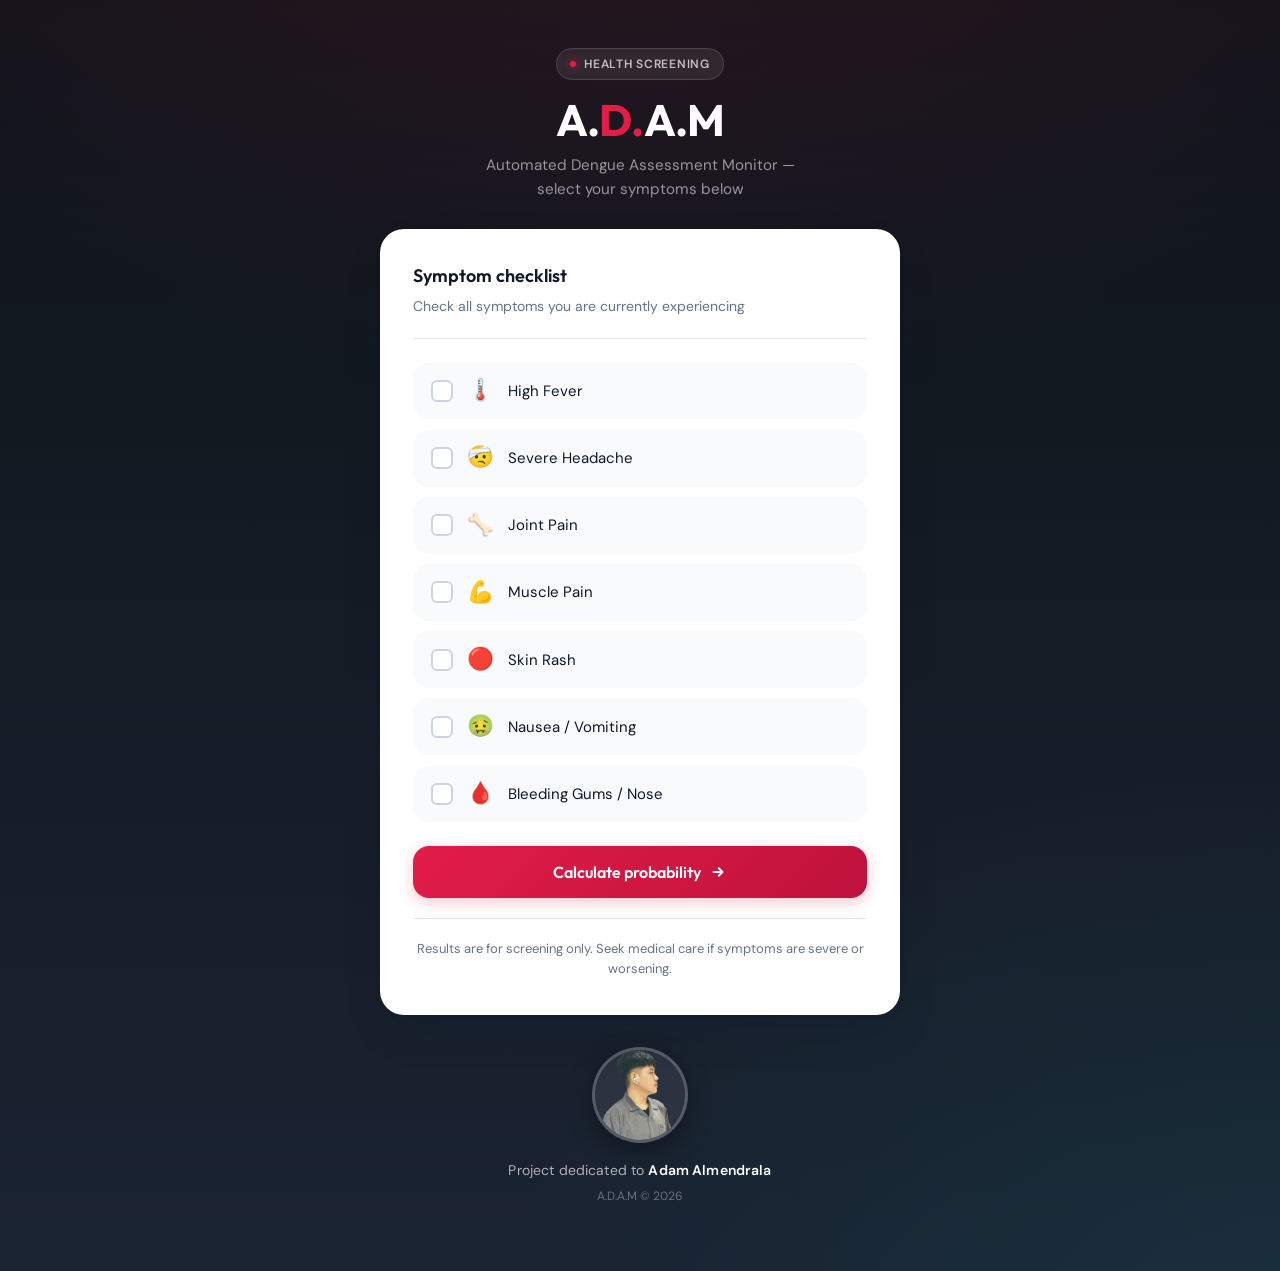
==== result.html @ a0bef079 "Add files via upload" ====
<!DOCTYPE html>
<html lang="en">
<head>
    <meta charset="UTF-8">
    <meta name="viewport" content="width=device-width, initial-scale=1.0">
    <title>A.D.A.M — Your Result</title>
    <link rel="icon" href="assets/images/favicon.svg" type="image/svg+xml">
    <link rel="apple-touch-icon" href="assets/images/favicon.svg">
    <link rel="preconnect" href="https://fonts.googleapis.com">
    <link rel="preconnect" href="https://fonts.gstatic.com" crossorigin>
    <link rel="stylesheet" href="https://fonts.googleapis.com/css2?family=DM+Sans:ital,opsz,wght@0,9..40,400;0,9..40,500;0,9..40,600;0,9..40,700;1,9..40,400&family=Outfit:wght@500;600;700&display=optional">
    <link rel="stylesheet" href="assets/css/style.css">
    <script src="assets/js/app.js"></script>
</head>
<body>

<div class="page">
    <header class="brand">
        <div class="brand-badge">Assessment complete</div>
        <h1>Your <span>result</span></h1>
        <p class="subtitle">Based on the symptoms you reported</p>
    </header>

    <main class="container">
        <div class="card result-card">
            <div class="card-header">
                <h2>Dengue probability</h2>
                <p>Screening score from symptom weights</p>
            </div>

            <div class="result-gauge" id="result-gauge">
                <div class="result-gauge-ring">
                    <div class="result-gauge-inner">
                        <h2 id="result-probability">0%</h2>
                        <p>Score</p>
                    </div>
                </div>
            </div>

            <div class="risk low-risk" id="result-risk">Low Risk</div>

            <div class="note">
                <p>
                    This assessment is for screening purposes only and is not an official medical diagnosis.
                    Please consult a healthcare professional immediately if symptoms worsen.
                </p>
            </div>

            <a href="index.html" class="back-btn">← Check again</a>
        </div>
    </main>
    <script>initResultPage();</script>

    <footer class="page-footer">
        <div class="dedication-photo-wrap">
            <img
                src="assets/images/adam-placeholder.svg"
                alt="Adam Almendrala"
                class="dedication-photo"
                width="96"
                height="96"
            >
        </div>
        <p class="dedication">Project dedicated to <strong>Adam Almendrala</strong></p>
        <p class="copyright">A.D.A.M &copy; <span id="year"></span></p>
    </footer>
</div>

<script>document.getElementById('year').textContent = new Date().getFullYear();</script>
</body>
</html>
---- assets/css/style.css ----
/* A.D.A.M — Automated Dengue Assessment Monitor */
/* Fonts are loaded via <link> in HTML to avoid render-blocking @import flicker */

:root {
    --color-bg: #0f1419;
    --color-bg-accent: #1a2332;
    --color-surface: #ffffff;
    --color-surface-muted: #f8fafc;
    --color-border: #e2e8f0;
    --color-border-hover: #cbd5e1;
    --color-text: #0f172a;
    --color-text-muted: #64748b;
    --color-primary: #e11d48;
    --color-primary-dark: #be123c;
    --color-primary-glow: rgba(225, 29, 72, 0.25);
    --color-accent: #0d9488;
    --color-accent-soft: #ccfbf1;
    --radius-sm: 10px;
    --radius-md: 16px;
    --radius-lg: 24px;
    --shadow-card: 0 4px 6px -1px rgba(15, 23, 42, 0.06),
        0 20px 50px -12px rgba(15, 23, 42, 0.15);
    --shadow-elevated: 0 25px 60px -15px rgba(225, 29, 72, 0.2);
    --transition: 0.2s cubic-bezier(0.4, 0, 0.2, 1);
    --font-body: 'DM Sans', system-ui, sans-serif;
    --font-display: 'Outfit', system-ui, sans-serif;
}

*,
*::before,
*::after {
    box-sizing: border-box;
    margin: 0;
    padding: 0;
}

html {
    scroll-behavior: smooth;
}

html.result-pending .page {
    visibility: hidden;
}

body {
    font-family: var(--font-body);
    font-size: 16px;
    line-height: 1.6;
    color: var(--color-text);
    min-height: 100vh;
    background: var(--color-bg);
    background-image:
        radial-gradient(ellipse 80% 50% at 50% -20%, rgba(225, 29, 72, 0.15), transparent),
        radial-gradient(ellipse 60% 40% at 100% 100%, rgba(13, 148, 136, 0.1), transparent),
        linear-gradient(180deg, var(--color-bg) 0%, var(--color-bg-accent) 100%);
    -webkit-font-smoothing: antialiased;
}

/* Layout */
.page {
    min-height: 100vh;
    display: flex;
    flex-direction: column;
    align-items: center;
    padding: 2rem 1.25rem 3rem;
}

.container {
    width: 100%;
    max-width: 520px;
}

/* Brand header */
.brand {
    text-align: center;
    margin-bottom: 1.75rem;
}

.brand-badge {
    display: inline-flex;
    align-items: center;
    gap: 0.5rem;
    padding: 0.35rem 0.85rem;
    background: rgba(255, 255, 255, 0.08);
    border: 1px solid rgba(255, 255, 255, 0.12);
    border-radius: 999px;
    font-size: 0.75rem;
    font-weight: 600;
    letter-spacing: 0.06em;
    text-transform: uppercase;
    color: rgba(255, 255, 255, 0.7);
    margin-bottom: 1rem;
}

.brand-badge::before {
    content: '';
    width: 6px;
    height: 6px;
    background: var(--color-primary);
    border-radius: 50%;
    box-shadow: 0 0 10px var(--color-primary);
}

.brand h1 {
    font-family: var(--font-display);
    font-size: clamp(2.25rem, 6vw, 2.75rem);
    font-weight: 700;
    color: #fff;
    letter-spacing: -0.02em;
    line-height: 1.1;
}

.brand h1 span {
    color: var(--color-primary);
}

.brand .subtitle {
    margin-top: 0.5rem;
    font-size: 0.95rem;
    color: rgba(255, 255, 255, 0.55);
    max-width: 320px;
    margin-left: auto;
    margin-right: auto;
}

/* Card */
.card {
    background: var(--color-surface);
    border-radius: var(--radius-lg);
    padding: 1.75rem 1.5rem 2rem;
    box-shadow: var(--shadow-card);
    border: 1px solid rgba(255, 255, 255, 0.8);
}

.card-header {
    margin-bottom: 1.5rem;
    padding-bottom: 1.25rem;
    border-bottom: 1px solid var(--color-border);
}

.card-header h2 {
    font-family: var(--font-display);
    font-size: 1.125rem;
    font-weight: 600;
    color: var(--color-text);
}

.card-header p {
    font-size: 0.875rem;
    color: var(--color-text-muted);
    margin-top: 0.25rem;
}

/* Symptom checklist */
.symptoms-grid {
    display: flex;
    flex-direction: column;
    gap: 0.65rem;
}

.symptom {
    position: relative;
}

.symptom label {
    display: flex;
    align-items: center;
    gap: 0.875rem;
    padding: 0.9rem 1rem;
    background: var(--color-surface-muted);
    border: 2px solid transparent;
    border-radius: var(--radius-md);
    cursor: pointer;
    transition: var(--transition);
    user-select: none;
}

.symptom label:hover {
    background: #fff;
    border-color: var(--color-border-hover);
    box-shadow: 0 2px 8px rgba(15, 23, 42, 0.04);
}

.symptom input[type='checkbox'] {
    position: absolute;
    opacity: 0;
    width: 0;
    height: 0;
}

.symptom .checkmark {
    flex-shrink: 0;
    width: 22px;
    height: 22px;
    border: 2px solid var(--color-border-hover);
    border-radius: 6px;
    display: flex;
    align-items: center;
    justify-content: center;
    transition: var(--transition);
    background: #fff;
}

.symptom .checkmark::after {
    content: '';
    width: 6px;
    height: 10px;
    border: solid #fff;
    border-width: 0 2px 2px 0;
    transform: rotate(45deg) scale(0);
    margin-bottom: 2px;
    transition: transform 0.15s ease;
}

.symptom input:checked + .checkmark {
    background: var(--color-primary);
    border-color: var(--color-primary);
}

.symptom input:checked + .checkmark::after {
    transform: rotate(45deg) scale(1);
}

.symptom input:checked ~ .symptom-text {
    color: var(--color-text);
    font-weight: 600;
}

.symptom input:focus-visible + .checkmark {
    outline: 2px solid var(--color-primary);
    outline-offset: 2px;
}

.symptom:has(input:checked) label {
    background: #fff5f7;
    border-color: rgba(225, 29, 72, 0.25);
}

.symptom-icon {
    font-size: 1.35rem;
    line-height: 1;
    flex-shrink: 0;
}

.symptom-text {
    flex: 1;
    font-size: 0.9375rem;
    color: var(--color-text);
    transition: var(--transition);
}

/* Submit button */
.btn-primary {
    display: flex;
    align-items: center;
    justify-content: center;
    gap: 0.5rem;
    width: 100%;
    margin-top: 1.5rem;
    padding: 1rem 1.5rem;
    font-family: var(--font-display);
    font-size: 1rem;
    font-weight: 600;
    color: #fff;
    background: linear-gradient(135deg, var(--color-primary) 0%, var(--color-primary-dark) 100%);
    border: none;
    border-radius: var(--radius-md);
    cursor: pointer;
    box-shadow: 0 4px 14px var(--color-primary-glow);
    transition: var(--transition);
}

.btn-primary:hover {
    transform: translateY(-2px);
    box-shadow: var(--shadow-elevated);
}

.btn-primary:active {
    transform: translateY(0);
}

.btn-primary svg {
    width: 18px;
    height: 18px;
}

/* Footer note */
.form-footer {
    margin-top: 1.25rem;
    padding-top: 1.25rem;
    border-top: 1px solid var(--color-border);
    font-size: 0.8125rem;
    color: var(--color-text-muted);
    text-align: center;
    line-height: 1.5;
}

/* Result page */
.result-card .card-header {
    text-align: center;
    border-bottom: none;
    padding-bottom: 0;
}

.result-gauge {
    position: relative;
    width: 180px;
    height: 180px;
    margin: 0 auto 1.5rem;
}

.result-gauge-ring {
    width: 100%;
    height: 100%;
    border-radius: 50%;
    background: conic-gradient(
        var(--color-primary) calc(var(--score, var(--result-score, 0)) * 1%),
        var(--color-border) 0
    );
    display: flex;
    align-items: center;
    justify-content: center;
    padding: 8px;
    box-shadow: inset 0 0 0 1px rgba(0, 0, 0, 0.04);
}

.result-gauge-inner {
    width: 100%;
    height: 100%;
    border-radius: 50%;
    background: var(--color-surface);
    display: flex;
    flex-direction: column;
    align-items: center;
    justify-content: center;
    box-shadow: var(--shadow-card);
}

.result-gauge-inner h2 {
    font-family: var(--font-display);
    font-size: 2.5rem;
    font-weight: 700;
    color: var(--color-primary);
    line-height: 1;
}

.result-gauge-inner p {
    font-size: 0.75rem;
    font-weight: 600;
    text-transform: uppercase;
    letter-spacing: 0.08em;
    color: var(--color-text-muted);
    margin-top: 0.35rem;
}

.result-box {
    text-align: center;
    margin: 0 0 1.25rem;
}

.result-box h2 {
    font-family: var(--font-display);
    font-size: 3rem;
    font-weight: 700;
    color: var(--color-primary);
    line-height: 1;
}

.result-box > p {
    font-size: 0.875rem;
    color: var(--color-text-muted);
    margin-top: 0.35rem;
}

.risk {
    display: flex;
    align-items: center;
    justify-content: center;
    gap: 0.5rem;
    text-align: center;
    padding: 1rem 1.25rem;
    border-radius: var(--radius-md);
    color: #fff;
    font-family: var(--font-display);
    font-size: 1.0625rem;
    font-weight: 600;
    letter-spacing: 0.02em;
    margin-bottom: 1.25rem;
    box-shadow: 0 4px 12px rgba(0, 0, 0, 0.12);
}

.risk::before {
    font-size: 1.25rem;
}

.high-risk {
    background: linear-gradient(135deg, #dc2626 0%, #b91c1c 100%);
}

.high-risk::before {
    content: '⚠';
}

.moderate-risk {
    background: linear-gradient(135deg, #f59e0b 0%, #d97706 100%);
}

.moderate-risk::before {
    content: '◐';
}

.low-risk {
    background: linear-gradient(135deg, #16a34a 0%, #15803d 100%);
}

.low-risk::before {
    content: '✓';
}

.note {
    padding: 1rem 1.125rem;
    background: var(--color-accent-soft);
    border-radius: var(--radius-sm);
    border-left: 4px solid var(--color-accent);
    margin-bottom: 1.5rem;
}

.note p {
    font-size: 0.8125rem;
    color: #0f766e;
    line-height: 1.55;
    text-align: left;
}

.back-btn {
    display: flex;
    align-items: center;
    justify-content: center;
    gap: 0.5rem;
    width: 100%;
    padding: 0.9rem 1.5rem;
    font-family: var(--font-display);
    font-size: 0.9375rem;
    font-weight: 600;
    text-align: center;
    text-decoration: none;
    color: var(--color-text);
    background: var(--color-surface-muted);
    border: 2px solid var(--color-border);
    border-radius: var(--radius-md);
    transition: var(--transition);
}

.back-btn:hover {
    background: #fff;
    border-color: var(--color-border-hover);
    color: var(--color-primary);
}

.page-footer {
    margin-top: 2rem;
    text-align: center;
}

.dedication-photo-wrap {
    display: flex;
    justify-content: center;
    margin-bottom: 1rem;
}

.dedication-photo {
    width: 96px;
    height: 96px;
    border-radius: 50%;
    object-fit: cover;
    border: 3px solid rgba(255, 255, 255, 0.2);
    box-shadow: 0 8px 24px rgba(0, 0, 0, 0.35);
    background: rgba(255, 255, 255, 0.08);
}

.page-footer .dedication {
    font-size: 0.875rem;
    color: rgba(255, 255, 255, 0.65);
    margin-bottom: 0.35rem;
    letter-spacing: 0.01em;
}

.page-footer .dedication strong {
    color: #fff;
    font-weight: 600;
}

.page-footer .copyright {
    font-size: 0.75rem;
    color: rgba(255, 255, 255, 0.35);
}

/* Responsive */
@media (min-width: 480px) {
    .page {
        padding: 3rem 1.5rem 4rem;
    }

    .card {
        padding: 2rem 2rem 2.25rem;
    }
}

@media (prefers-reduced-motion: reduce) {
    *,
    *::before,
    *::after {
        animation-duration: 0.01ms !important;
        transition-duration: 0.01ms !important;
    }
}
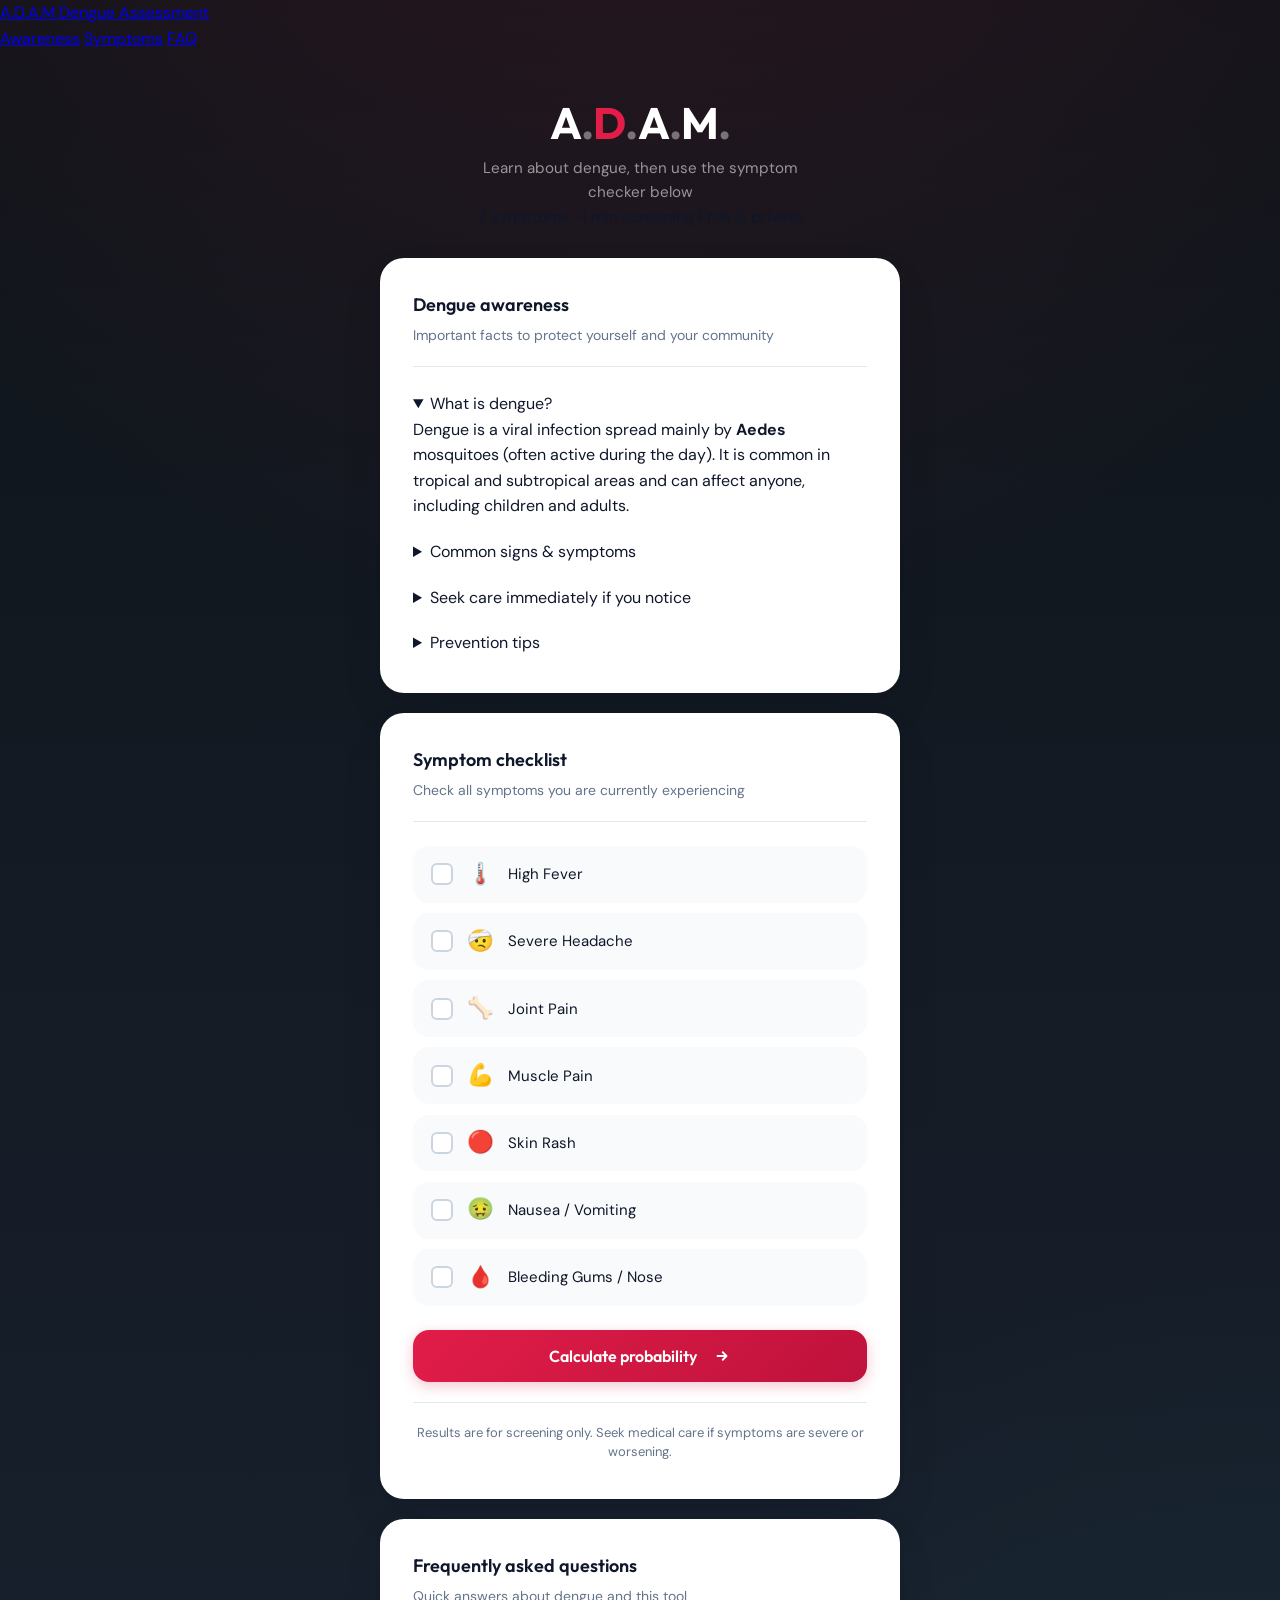
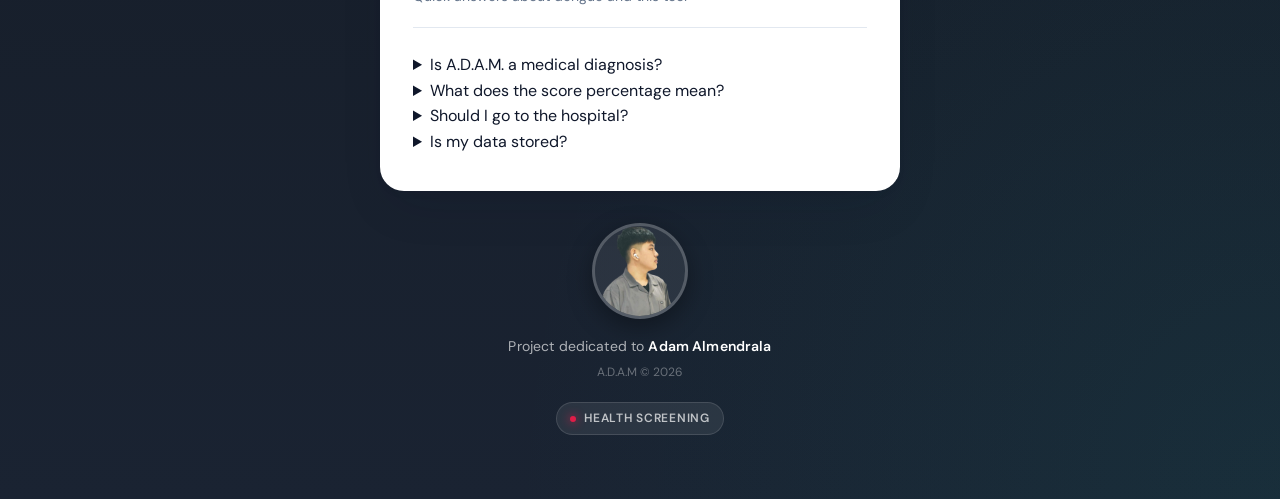
==== commit 70575128: "Add meta tags for description and theme color" ====
--- a/result.html
+++ b/result.html
@@ -3,6 +3,8 @@
 <head>
     <meta charset="UTF-8">
     <meta name="viewport" content="width=device-width, initial-scale=1.0">
+    <meta name="description" content="Your A.D.A.M dengue screening result and recommended next steps.">
+    <meta name="theme-color" content="#0f1419">
     <title>A.D.A.M — Your Result</title>
     <link rel="icon" href="assets/images/favicon.svg" type="image/svg+xml">
     <link rel="apple-touch-icon" href="assets/images/favicon.svg">
@@ -14,15 +16,25 @@
 </head>
 <body>
 
+<nav class="site-nav" id="site-nav" aria-label="Main navigation">
+    <a class="site-nav-logo" href="index.html" aria-label="A.D.A.M — Automated Dengue Assessment Monitor">
+        <span class="site-nav-logo-mark">A.<span class="site-nav-logo-accent">D.</span>A.M</span>
+        <span class="site-nav-logo-tagline">Dengue Assessment</span>
+    </a>
+    <div class="site-nav-links">
+        <a href="index.html">Home</a>
+        <a href="#result-details">Result</a>
+    </div>
+</nav>
+
 <div class="page">
     <header class="brand">
-        <div class="brand-badge">Assessment complete</div>
         <h1>Your <span>result</span></h1>
         <p class="subtitle">Based on the symptoms you reported</p>
     </header>
 
     <main class="container">
-        <div class="card result-card">
+        <div class="card result-card" id="result-details">
             <div class="card-header">
                 <h2>Dengue probability</h2>
                 <p>Screening score from symptom weights</p>
@@ -39,6 +51,9 @@
 
             <div class="risk low-risk" id="result-risk">Low Risk</div>
 
+            <div class="result-guidance" id="result-guidance" aria-live="polite"></div>
+
+
             <div class="note">
                 <p>
                     This assessment is for screening purposes only and is not an official medical diagnosis.
@@ -50,6 +65,13 @@
         </div>
     </main>
     <script>initResultPage();</script>
+
+    <button type="button" class="back-to-top" id="back-to-top" aria-label="Back to top" hidden>
+        <svg xmlns="http://www.w3.org/2000/svg" fill="none" viewBox="0 0 24 24" stroke="currentColor" stroke-width="2.5" aria-hidden="true">
+            <path stroke-linecap="round" stroke-linejoin="round" d="M5 15l7-7 7 7"/>
+        </svg>
+    </button>
+    <div class="toast" id="toast" role="status" aria-live="polite" hidden></div>
 
     <footer class="page-footer">
         <div class="dedication-photo-wrap">
@@ -63,6 +85,7 @@
         </div>
         <p class="dedication">Project dedicated to <strong>Adam Almendrala</strong></p>
         <p class="copyright">A.D.A.M &copy; <span id="year"></span></p>
+        <div class="brand-badge">Assessment complete</div>
     </footer>
 </div>
 
--- a/assets/css/style.css
+++ b/assets/css/style.css
@@ -68,6 +68,100 @@
 .container {
     width: 100%;
     max-width: 520px;
+    display: flex;
+    flex-direction: column;
+    gap: 1.25rem;
+}
+
+/* Dengue awareness (index) */
+.awareness-body {
+    display: flex;
+    flex-direction: column;
+    gap: 1.25rem;
+}
+
+.awareness-block h3 {
+    font-family: var(--font-display);
+    font-size: 0.9375rem;
+    font-weight: 600;
+    color: var(--color-text);
+    margin-bottom: 0.5rem;
+}
+
+.awareness-block p {
+    font-size: 0.875rem;
+    color: var(--color-text-muted);
+    line-height: 1.6;
+}
+
+.awareness-block p strong {
+    color: var(--color-text);
+    font-weight: 600;
+}
+
+.awareness-list {
+    list-style: none;
+    display: flex;
+    flex-direction: column;
+    gap: 0.45rem;
+}
+
+.awareness-list li {
+    position: relative;
+    padding-left: 1.1rem;
+    font-size: 0.875rem;
+    color: var(--color-text-muted);
+    line-height: 1.5;
+}
+
+.awareness-list li::before {
+    content: '';
+    position: absolute;
+    left: 0;
+    top: 0.55em;
+    width: 5px;
+    height: 5px;
+    border-radius: 50%;
+    background: var(--color-accent);
+}
+
+.awareness-list--prevention li {
+    display: flex;
+    align-items: flex-start;
+    gap: 0.5rem;
+    padding-left: 0;
+}
+
+.awareness-list--prevention li::before {
+    content: none;
+}
+
+.awareness-list--prevention li span:first-child {
+    flex-shrink: 0;
+    font-size: 1rem;
+    line-height: 1.4;
+}
+
+.awareness-alert {
+    padding: 1rem 1.125rem;
+    background: #fff5f7;
+    border-radius: var(--radius-sm);
+    border-left: 4px solid var(--color-primary);
+}
+
+.awareness-alert h3 {
+    color: var(--color-primary-dark);
+}
+
+.awareness-alert .awareness-list li::before {
+    background: var(--color-primary);
+}
+
+.awareness-alert-note {
+    margin-top: 0.65rem;
+    font-size: 0.8125rem !important;
+    font-weight: 600;
+    color: var(--color-primary-dark) !important;
 }
 
 /* Brand header */
@@ -89,7 +183,10 @@
     letter-spacing: 0.06em;
     text-transform: uppercase;
     color: rgba(255, 255, 255, 0.7);
-    margin-bottom: 1rem;
+}
+
+.page-footer .brand-badge {
+    margin-top: 1.25rem;
 }
 
 .brand-badge::before {
@@ -110,8 +207,87 @@
     line-height: 1.1;
 }
 
-.brand h1 span {
+.brand-acronym {
+    display: inline-flex;
+    align-items: baseline;
+    justify-content: center;
+    flex-wrap: wrap;
+    gap: 0;
+}
+
+.acronym-letter {
+    position: relative;
+    cursor: help;
+    transition: color var(--transition), transform var(--transition);
+    outline: none;
+}
+
+.acronym-letter--accent {
     color: var(--color-primary);
+}
+
+.acronym-letter:hover,
+.acronym-letter:focus-visible {
+    color: var(--color-primary);
+    transform: translateY(-2px);
+}
+
+.acronym-dot {
+    color: rgba(255, 255, 255, 0.4);
+    pointer-events: none;
+    user-select: none;
+}
+
+.acronym-letter::after {
+    content: attr(data-meaning);
+    position: absolute;
+    left: 50%;
+    bottom: calc(100% + 0.55rem);
+    transform: translateX(-50%) translateY(6px);
+    padding: 0.35rem 0.65rem;
+    font-family: var(--font-body);
+    font-size: 0.6875rem;
+    font-weight: 600;
+    letter-spacing: 0.04em;
+    text-transform: uppercase;
+    white-space: nowrap;
+    color: #fff;
+    background: rgba(15, 20, 25, 0.92);
+    border: 1px solid rgba(255, 255, 255, 0.12);
+    border-radius: 6px;
+    box-shadow: 0 8px 20px rgba(0, 0, 0, 0.35);
+    opacity: 0;
+    visibility: hidden;
+    pointer-events: none;
+    transition: opacity var(--transition), transform var(--transition), visibility var(--transition);
+    z-index: 10;
+}
+
+.acronym-letter::before {
+    content: '';
+    position: absolute;
+    left: 50%;
+    bottom: calc(100% + 0.2rem);
+    transform: translateX(-50%);
+    border: 5px solid transparent;
+    border-top-color: rgba(15, 20, 25, 0.92);
+    opacity: 0;
+    visibility: hidden;
+    transition: opacity var(--transition), visibility var(--transition);
+    z-index: 10;
+}
+
+.acronym-letter:hover::after,
+.acronym-letter:focus-visible::after {
+    opacity: 1;
+    visibility: visible;
+    transform: translateX(-50%) translateY(0);
+}
+
+.acronym-letter:hover::before,
+.acronym-letter:focus-visible::before {
+    opacity: 1;
+    visibility: visible;
 }
 
 .brand .subtitle {
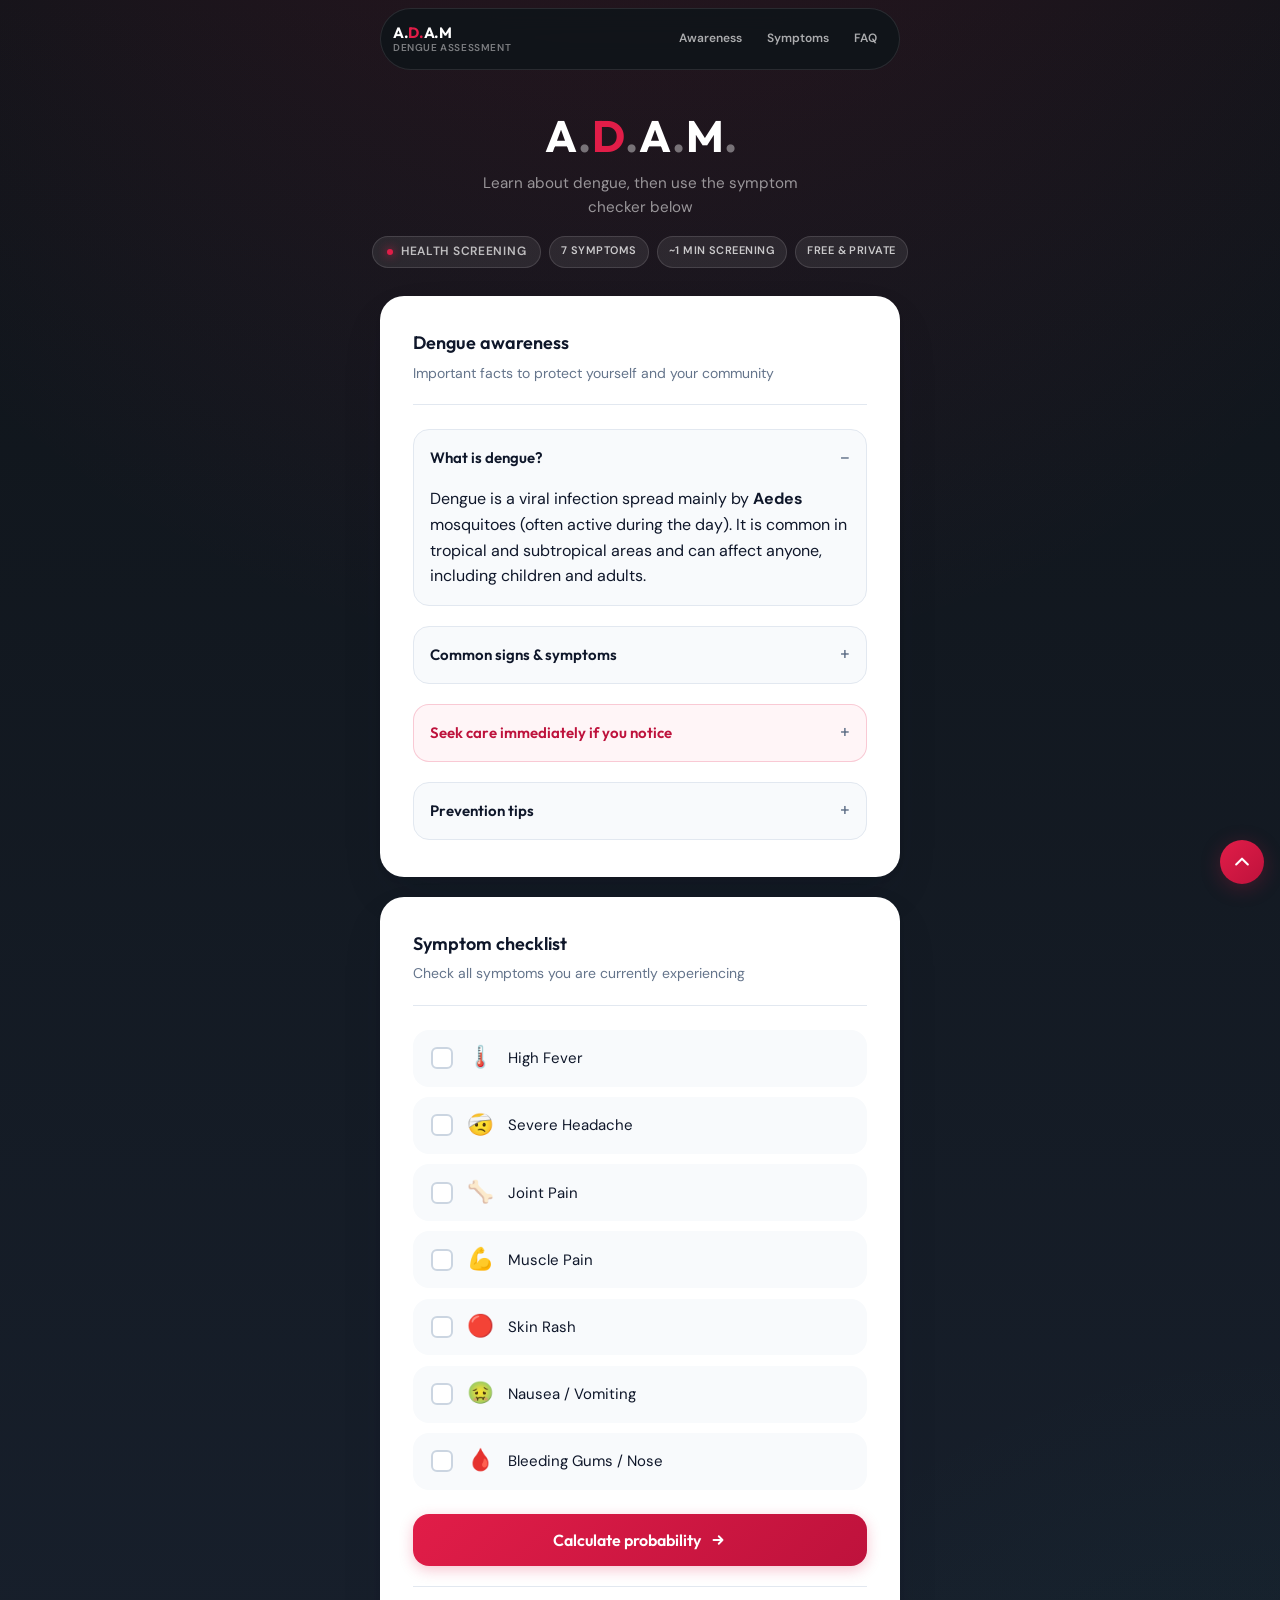
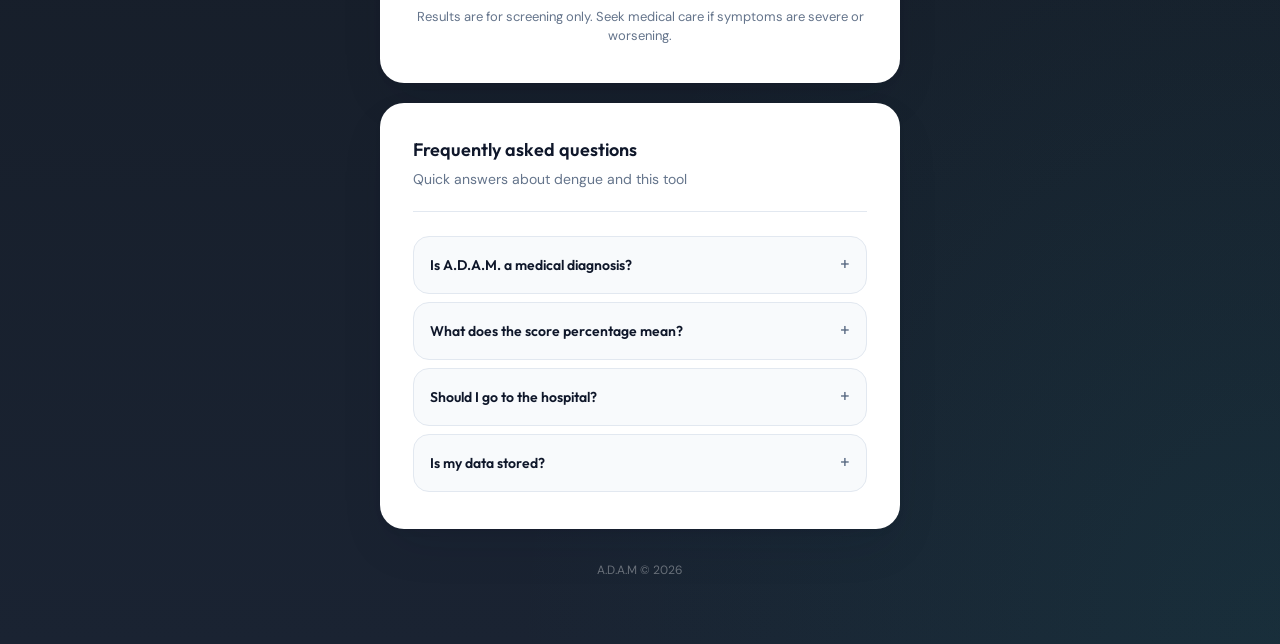
==== commit 59017c59: "Remove duplicate brand badge in result.html" ====
--- a/result.html
+++ b/result.html
@@ -83,9 +83,9 @@
                 height="96"
             >
         </div>
+        <div class="brand-badge">Assessment complete</div>
         <p class="dedication">Project dedicated to <strong>Adam Almendrala</strong></p>
         <p class="copyright">A.D.A.M &copy; <span id="year"></span></p>
-        <div class="brand-badge">Assessment complete</div>
     </footer>
 </div>
 
--- a/assets/css/style.css
+++ b/assets/css/style.css
@@ -36,6 +36,10 @@
 
 html {
     scroll-behavior: smooth;
+    scroll-padding-top: 5.5rem;
+    -webkit-text-size-adjust: 100%;
+    text-size-adjust: 100%;
+    overflow-x: clip;
 }
 
 html.result-pending .page {
@@ -48,6 +52,9 @@
     line-height: 1.6;
     color: var(--color-text);
     min-height: 100vh;
+    min-height: 100dvh;
+    overflow-x: clip;
+    -webkit-tap-highlight-color: transparent;
     background: var(--color-bg);
     background-image:
         radial-gradient(ellipse 80% 50% at 50% -20%, rgba(225, 29, 72, 0.15), transparent),
@@ -59,10 +66,13 @@
 /* Layout */
 .page {
     min-height: 100vh;
+    min-height: 100dvh;
     display: flex;
     flex-direction: column;
     align-items: center;
-    padding: 2rem 1.25rem 3rem;
+    width: 100%;
+    padding: 0.5rem max(1rem, env(safe-area-inset-right)) calc(3rem + env(safe-area-inset-bottom))
+        max(1rem, env(safe-area-inset-left));
 }
 
 .container {
@@ -220,6 +230,12 @@
     cursor: help;
     transition: color var(--transition), transform var(--transition);
     outline: none;
+    padding: 0.15rem 0.1rem;
+    min-width: 1.25rem;
+    min-height: 44px;
+    display: inline-flex;
+    align-items: center;
+    justify-content: center;
 }
 
 .acronym-letter--accent {
@@ -285,9 +301,15 @@
 }
 
 .acronym-letter:hover::before,
-.acronym-letter:focus-visible::before {
+.acronym-letter:focus-visible::before,
+.acronym-letter.is-active::after,
+.acronym-letter.is-active::before {
     opacity: 1;
     visibility: visible;
+}
+
+.acronym-letter.is-active::after {
+    transform: translateX(-50%) translateY(0);
 }
 
 .brand .subtitle {
@@ -299,6 +321,15 @@
     margin-right: auto;
 }
 
+.subtitle-acronym {
+    display: none;
+}
+
+.subtitle-acronym-accent {
+    color: var(--color-primary);
+    font-weight: 600;
+}
+
 /* Card */
 .card {
     background: var(--color-surface);
@@ -343,6 +374,7 @@
     align-items: center;
     gap: 0.875rem;
     padding: 0.9rem 1rem;
+    min-height: 52px;
     background: var(--color-surface-muted);
     border: 2px solid transparent;
     border-radius: var(--radius-md);
@@ -427,6 +459,7 @@
 
 /* Submit button */
 .btn-primary {
+    position: relative;
     display: flex;
     align-items: center;
     justify-content: center;
@@ -671,10 +704,688 @@
     color: rgba(255, 255, 255, 0.35);
 }
 
-/* Responsive */
-@media (min-width: 480px) {
+/* Site navigation */
+.site-nav {
+    position: sticky;
+    top: env(safe-area-inset-top, 0);
+    z-index: 100;
+    display: flex;
+    align-items: center;
+    justify-content: space-between;
+    gap: 0.75rem;
+    max-width: 520px;
+    width: min(520px, calc(100% - max(1rem, env(safe-area-inset-left)) - max(1rem, env(safe-area-inset-right))));
+    margin: max(0.5rem, env(safe-area-inset-top)) auto 0.5rem;
+    padding: 0.5rem 0.75rem;
+    background: rgba(15, 20, 25, 0.85);
+    backdrop-filter: blur(12px);
+    -webkit-backdrop-filter: blur(12px);
+    border: 1px solid rgba(255, 255, 255, 0.1);
+    border-radius: 999px;
+    transition: box-shadow var(--transition), background var(--transition);
+}
+
+.site-nav.is-scrolled {
+    box-shadow: 0 8px 32px rgba(0, 0, 0, 0.35);
+    background: rgba(15, 20, 25, 0.95);
+}
+
+.site-nav-logo {
+    display: flex;
+    flex-direction: column;
+    align-items: flex-start;
+    gap: 0.05rem;
+    min-width: 0;
+    flex-shrink: 0;
+    font-family: var(--font-display);
+    text-decoration: none;
+    letter-spacing: -0.02em;
+    line-height: 1.15;
+}
+
+.site-nav-logo-mark {
+    font-size: 0.9375rem;
+    font-weight: 700;
+    color: #fff;
+    white-space: nowrap;
+}
+
+.site-nav-logo-accent {
+    color: var(--color-primary);
+}
+
+.site-nav-logo-tagline {
+    font-family: var(--font-body);
+    font-size: 0.625rem;
+    font-weight: 600;
+    letter-spacing: 0.06em;
+    text-transform: uppercase;
+    color: rgba(255, 255, 255, 0.45);
+    white-space: nowrap;
+}
+
+.site-nav-links {
+    display: flex;
+    align-items: center;
+    gap: 0.25rem;
+    flex-shrink: 1;
+    flex-wrap: wrap;
+    justify-content: flex-end;
+}
+
+.site-nav-links a {
+    font-size: 0.75rem;
+    font-weight: 600;
+    color: rgba(255, 255, 255, 0.65);
+    text-decoration: none;
+    padding: 0.5rem 0.65rem;
+    min-height: 44px;
+    display: inline-flex;
+    align-items: center;
+    justify-content: center;
+    border-radius: 999px;
+    transition: color var(--transition), background var(--transition);
+}
+
+.site-nav-links a:hover {
+    color: #fff;
+    background: rgba(255, 255, 255, 0.08);
+}
+
+/* Hero pills */
+.hero-pills {
+    display: flex;
+    flex-wrap: wrap;
+    justify-content: center;
+    gap: 0.5rem;
+    margin-top: 1rem;
+}
+
+.pill {
+    font-size: 0.6875rem;
+    font-weight: 600;
+    letter-spacing: 0.04em;
+    text-transform: uppercase;
+    color: rgba(255, 255, 255, 0.75);
+    padding: 0.3rem 0.7rem;
+    border-radius: 999px;
+    background: rgba(255, 255, 255, 0.08);
+    border: 1px solid rgba(255, 255, 255, 0.12);
+}
+
+/* Awareness accordion */
+.awareness-accordion {
+    border: 1px solid var(--color-border);
+    border-radius: var(--radius-md);
+    overflow: hidden;
+    background: var(--color-surface-muted);
+}
+
+.awareness-accordion summary {
+    list-style: none;
+    cursor: pointer;
+    padding: 0.85rem 1rem;
+    font-family: var(--font-display);
+    font-size: 0.9375rem;
+    font-weight: 600;
+    color: var(--color-text);
+    display: flex;
+    align-items: center;
+    justify-content: space-between;
+    gap: 0.5rem;
+    transition: background var(--transition);
+}
+
+.awareness-accordion summary::-webkit-details-marker {
+    display: none;
+}
+
+.awareness-accordion summary::after {
+    content: '+';
+    font-size: 1.125rem;
+    font-weight: 400;
+    color: var(--color-text-muted);
+    transition: transform var(--transition);
+}
+
+.awareness-accordion[open] summary::after {
+    content: '−';
+}
+
+.awareness-accordion summary:hover {
+    background: #fff;
+}
+
+.awareness-accordion-body {
+    padding: 0 1rem 1rem;
+}
+
+.awareness-accordion--alert {
+    background: #fff5f7;
+    border-color: rgba(225, 29, 72, 0.2);
+}
+
+.awareness-accordion--alert summary {
+    color: var(--color-primary-dark);
+}
+
+/* Symptom progress */
+.symptom-progress {
+    margin-bottom: 1rem;
+    padding: 0.85rem 1rem;
+    background: var(--color-surface-muted);
+    border-radius: var(--radius-md);
+    border: 1px solid var(--color-border);
+}
+
+.symptom-progress-header {
+    display: flex;
+    align-items: center;
+    justify-content: space-between;
+    gap: 0.75rem;
+    font-size: 0.8125rem;
+    color: var(--color-text-muted);
+    margin-bottom: 0.5rem;
+}
+
+.symptom-progress-header strong {
+    color: var(--color-primary);
+    font-weight: 700;
+}
+
+.live-score {
+    font-family: var(--font-display);
+    font-weight: 600;
+    color: var(--color-text);
+}
+
+.symptom-progress-track {
+    height: 6px;
+    background: var(--color-border);
+    border-radius: 999px;
+    overflow: hidden;
+}
+
+.symptom-progress-fill {
+    height: 100%;
+    width: 0%;
+    background: linear-gradient(90deg, var(--color-accent), var(--color-primary));
+    border-radius: 999px;
+    transition: width 0.25s ease;
+}
+
+.form-toolbar {
+    display: flex;
+    justify-content: flex-end;
+    margin-bottom: 0.75rem;
+}
+
+.btn-ghost {
+    font-family: var(--font-body);
+    font-size: 0.8125rem;
+    font-weight: 600;
+    color: var(--color-text-muted);
+    background: transparent;
+    border: none;
+    cursor: pointer;
+    padding: 0.25rem 0.5rem;
+    border-radius: var(--radius-sm);
+    transition: color var(--transition), background var(--transition);
+}
+
+.btn-ghost:hover {
+    color: var(--color-primary);
+    background: #fff5f7;
+}
+
+.btn-primary.is-loading {
+    pointer-events: none;
+    opacity: 0.85;
+}
+
+.btn-primary.is-loading .btn-label {
+    opacity: 0;
+}
+
+.btn-primary.is-loading .btn-spinner {
+    display: block;
+}
+
+.btn-spinner {
+    display: none;
+    position: absolute;
+    width: 20px;
+    height: 20px;
+    border: 2px solid rgba(255, 255, 255, 0.35);
+    border-top-color: #fff;
+    border-radius: 50%;
+    animation: spin 0.7s linear infinite;
+}
+
+@keyframes spin {
+    to {
+        transform: rotate(360deg);
+    }
+}
+
+/* FAQ */
+.faq-list {
+    display: flex;
+    flex-direction: column;
+    gap: 0.5rem;
+}
+
+.faq-item {
+    border: 1px solid var(--color-border);
+    border-radius: var(--radius-md);
+    background: var(--color-surface-muted);
+    overflow: hidden;
+}
+
+.faq-item summary {
+    list-style: none;
+    cursor: pointer;
+    padding: 0.85rem 1rem;
+    font-family: var(--font-display);
+    font-size: 0.875rem;
+    font-weight: 600;
+    color: var(--color-text);
+    display: flex;
+    align-items: center;
+    justify-content: space-between;
+    gap: 0.5rem;
+    transition: background var(--transition);
+}
+
+.faq-item summary::-webkit-details-marker {
+    display: none;
+}
+
+.faq-item summary::after {
+    content: '+';
+    font-size: 1.125rem;
+    font-weight: 400;
+    color: var(--color-text-muted);
+    flex-shrink: 0;
+}
+
+.faq-item[open] summary::after {
+    content: '−';
+}
+
+.faq-item summary:hover {
+    background: #fff;
+}
+
+.faq-item p {
+    padding: 0 1rem 1rem;
+    font-size: 0.875rem;
+    color: var(--color-text-muted);
+    line-height: 1.55;
+}
+
+/* Result page extras */
+.result-guidance {
+    padding: 1rem 1.125rem;
+    border-radius: var(--radius-md);
+    margin-bottom: 1.25rem;
+    border: 1px solid var(--color-border);
+    background: var(--color-surface-muted);
+}
+
+.result-guidance h3 {
+    font-family: var(--font-display);
+    font-size: 0.9375rem;
+    font-weight: 600;
+    margin-bottom: 0.5rem;
+}
+
+.result-guidance p {
+    font-size: 0.875rem;
+    color: var(--color-text-muted);
+    line-height: 1.55;
+}
+
+.result-guidance--high {
+    background: #fff5f7;
+    border-color: rgba(225, 29, 72, 0.25);
+}
+
+.result-guidance--high h3 {
+    color: var(--color-primary-dark);
+}
+
+.result-guidance--moderate {
+    background: #fffbeb;
+    border-color: rgba(245, 158, 11, 0.3);
+}
+
+.result-guidance--moderate h3 {
+    color: #b45309;
+}
+
+.result-guidance--low {
+    background: var(--color-accent-soft);
+    border-color: rgba(13, 148, 136, 0.25);
+}
+
+.result-guidance--low h3 {
+    color: #0f766e;
+}
+
+.result-actions {
+    display: grid;
+    grid-template-columns: repeat(3, 1fr);
+    gap: 0.5rem;
+    margin-bottom: 1.25rem;
+}
+
+.btn-secondary {
+    font-family: var(--font-display);
+    font-size: 0.75rem;
+    font-weight: 600;
+    padding: 0.65rem 0.5rem;
+    border-radius: var(--radius-sm);
+    border: 2px solid var(--color-border);
+    background: #fff;
+    color: var(--color-text);
+    cursor: pointer;
+    transition: var(--transition);
+}
+
+.btn-secondary:hover {
+    border-color: var(--color-primary);
+    color: var(--color-primary);
+}
+
+.result-gauge-ring {
+    transition: background 0.8s ease-out;
+}
+
+/* Back to top & toast */
+.back-to-top {
+    position: fixed;
+    right: max(1rem, env(safe-area-inset-right));
+    bottom: max(1rem, env(safe-area-inset-bottom));
+    z-index: 90;
+    width: 44px;
+    height: 44px;
+    display: flex;
+    align-items: center;
+    justify-content: center;
+    border: none;
+    border-radius: 50%;
+    background: linear-gradient(135deg, var(--color-primary), var(--color-primary-dark));
+    color: #fff;
+    cursor: pointer;
+    box-shadow: 0 4px 20px var(--color-primary-glow);
+    transition: transform var(--transition), opacity var(--transition);
+}
+
+.back-to-top:hover {
+    transform: translateY(-3px);
+}
+
+.back-to-top svg {
+    width: 20px;
+    height: 20px;
+}
+
+.toast {
+    position: fixed;
+    bottom: calc(5rem + env(safe-area-inset-bottom));
+    left: 50%;
+    transform: translateX(-50%) translateY(12px);
+    z-index: 110;
+    padding: 0.65rem 1.25rem;
+    font-size: 0.875rem;
+    font-weight: 600;
+    color: #fff;
+    background: rgba(15, 20, 25, 0.92);
+    border: 1px solid rgba(255, 255, 255, 0.12);
+    border-radius: 999px;
+    box-shadow: 0 12px 40px rgba(0, 0, 0, 0.35);
+    opacity: 0;
+    transition: opacity 0.25s ease, transform 0.25s ease;
+    pointer-events: none;
+    white-space: nowrap;
+    max-width: min(90vw, 320px);
+    text-align: center;
+}
+
+.toast.is-visible {
+    opacity: 1;
+    transform: translateX(-50%) translateY(0);
+}
+
+@media print {
+    .site-nav,
+    .back-to-top,
+    .toast,
+    .result-actions,
+    .back-btn,
+    .page-footer {
+        display: none !important;
+    }
+
+    body {
+        background: #fff;
+    }
+
+    .card {
+        box-shadow: none;
+        border: 1px solid #ddd;
+    }
+}
+
+/* Responsive — phones & small tablets */
+@media (max-width: 767px) {
+    .brand {
+        margin-bottom: 1.25rem;
+    }
+
+    .brand .subtitle {
+        font-size: 0.8125rem;
+        padding: 0 0.5rem;
+        max-width: 280px;
+        line-height: 1.45;
+        letter-spacing: 0.01em;
+    }
+
+    .subtitle-long {
+        display: none;
+    }
+
+    .subtitle-acronym {
+        display: block;
+    }
+
+    .brand-acronym {
+        font-size: clamp(1.75rem, 8vw, 2.25rem);
+    }
+
+    .acronym-letter {
+        cursor: default;
+        min-width: 0;
+        min-height: 0;
+        padding: 0 0.05rem;
+    }
+
+    .acronym-letter::after,
+    .acronym-letter::before {
+        display: none;
+    }
+
+    .acronym-letter:hover,
+    .acronym-letter:focus-visible {
+        transform: none;
+    }
+
+    .acronym-letter:not(.acronym-letter--accent):hover,
+    .acronym-letter:not(.acronym-letter--accent):focus-visible {
+        color: #fff;
+    }
+
+    .hero-pills {
+        gap: 0.4rem;
+    }
+
+    .pill {
+        font-size: 0.625rem;
+    }
+
+    .card {
+        padding: 1.25rem 1rem 1.5rem;
+        border-radius: var(--radius-md);
+    }
+
+    .card-header {
+        margin-bottom: 1.25rem;
+        padding-bottom: 1rem;
+    }
+
+    .card-header h2 {
+        font-size: 1rem;
+    }
+
+    .awareness-accordion summary,
+    .faq-item summary {
+        min-height: 48px;
+        padding: 0.9rem 0.85rem;
+        font-size: 0.875rem;
+    }
+
+    .symptom-progress-header {
+        flex-direction: column;
+        align-items: flex-start;
+        gap: 0.25rem;
+    }
+
+    .symptom label {
+        padding: 0.85rem 0.75rem;
+    }
+
+    .symptom-text {
+        font-size: 0.875rem;
+    }
+
+    .btn-primary {
+        min-height: 52px;
+        font-size: 0.9375rem;
+    }
+
+    .btn-secondary {
+        min-height: 48px;
+        font-size: 0.8125rem;
+    }
+
+    .btn-ghost {
+        min-height: 44px;
+        padding: 0.5rem 0.75rem;
+    }
+
+    .result-actions {
+        grid-template-columns: 1fr;
+        gap: 0.5rem;
+    }
+
+    .result-gauge {
+        width: 150px;
+        height: 150px;
+    }
+
+    .result-gauge-inner h2 {
+        font-size: 2rem;
+    }
+
+    .risk {
+        font-size: 1rem;
+        padding: 0.9rem 1rem;
+    }
+
+    .acronym-letter::after {
+        font-size: 0.625rem;
+        max-width: 140px;
+        white-space: normal;
+        text-align: center;
+    }
+
+    .site-nav {
+        gap: 0.35rem;
+        margin-top: max(0.35rem, env(safe-area-inset-top));
+        margin-bottom: 0.35rem;
+        padding: 0.3rem 0.45rem;
+        width: min(520px, calc(100% - max(0.65rem, env(safe-area-inset-left)) - max(0.65rem, env(safe-area-inset-right))));
+    }
+
+    .site-nav-logo {
+        gap: 0;
+    }
+
+    .site-nav-logo-mark {
+        font-size: 0.8125rem;
+    }
+
+    .site-nav-logo-tagline {
+        display: none;
+    }
+
+    .site-nav-links {
+        gap: 0.1rem;
+    }
+
+    .site-nav-links a {
+        font-size: 0.6875rem;
+        min-height: 32px;
+        padding: 0.3rem 0.45rem;
+    }
+
+    .back-to-top {
+        width: 48px;
+        height: 48px;
+    }
+
+    .toast {
+        white-space: normal;
+        border-radius: var(--radius-md);
+    }
+}
+
+@media (max-width: 360px) {
+    .brand h1,
+    .brand-acronym {
+        font-size: 2rem;
+    }
+
+    .site-nav {
+        padding: 0.25rem 0.35rem;
+    }
+
+    .site-nav-logo-mark {
+        font-size: 0.75rem;
+    }
+
+    .site-nav-links a {
+        font-size: 0.625rem;
+        min-height: 30px;
+        padding: 0.25rem 0.35rem;
+    }
+}
+
+@media (hover: none) and (pointer: coarse) {
+    .btn-primary:hover,
+    .btn-primary:active {
+        transform: none;
+    }
+
+    .symptom label:hover {
+        transform: none;
+    }
+}
+
+@media (min-width: 768px) {
     .page {
-        padding: 3rem 1.5rem 4rem;
+        padding: 2rem 1.5rem calc(4rem + env(safe-area-inset-bottom));
     }
 
     .card {
